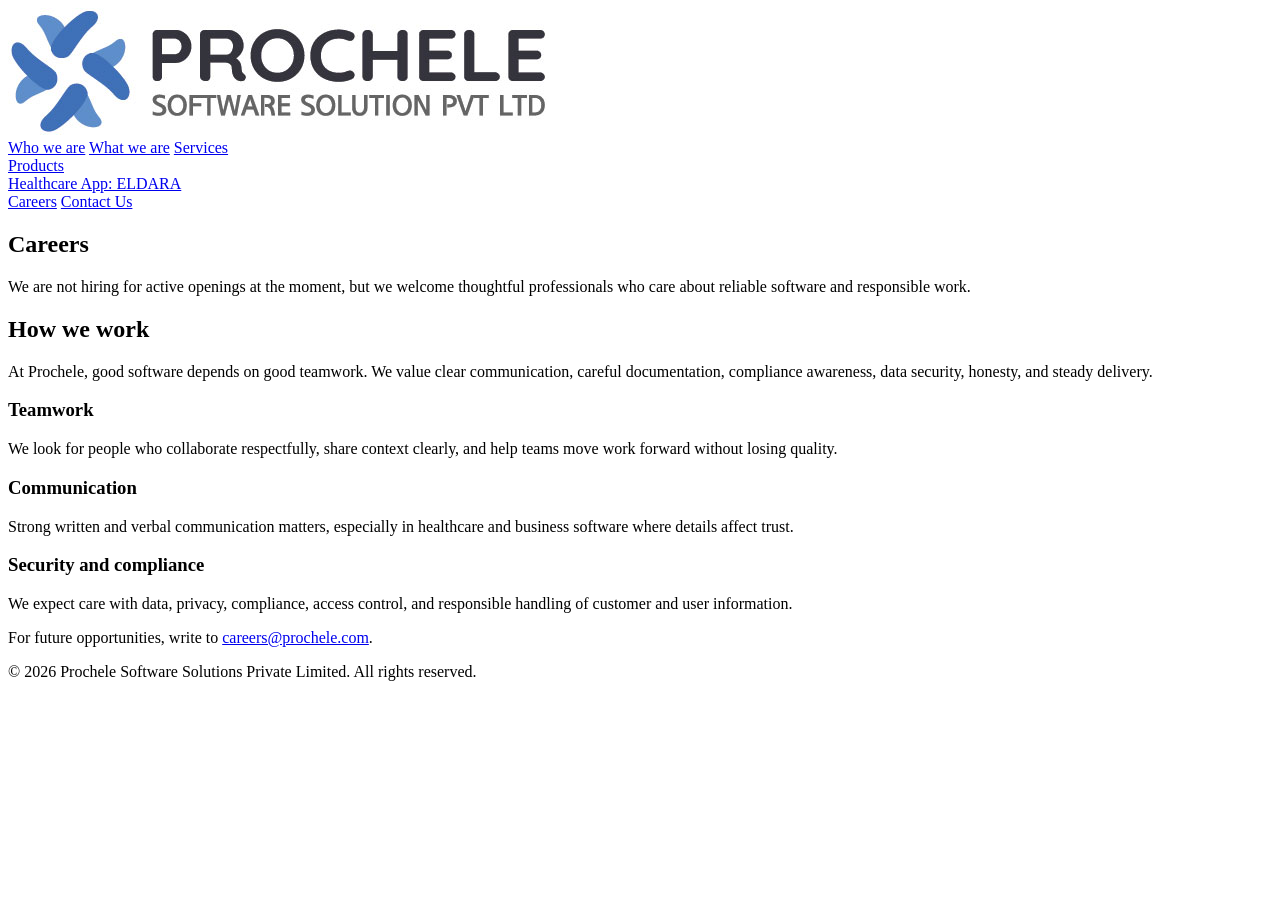
==== careers.html @ 010a668c "Add files via upload Products, Services, Who we are, What we are, Careers, and contact pages added" ====
<!DOCTYPE html>
<html lang="en">
<head>
  <meta charset="UTF-8" />
  <meta name="viewport" content="width=device-width, initial-scale=1.0" />
  <link rel="shortcut icon" href="favicon_io/favicon.ico">
  <link rel="stylesheet" href="assets/site.css" />
  <title>Careers | Prochele</title>
</head>
<body>
  <header class="site-header">
    <a class="logo" href="index.html" aria-label="Prochele home"><img src="assets/Prochele_Logo_Full001.jpg" alt="Prochele Software Solutions" /></a>
    <nav class="nav" aria-label="Main navigation">
      <a href="who-we-are.html">Who we are</a>
      <a href="what-we-are.html">What we are</a>
      <a href="services.html">Services</a>
      <div class="nav-item"><a class="nav-label" href="products-eldara.html">Products</a><div class="submenu"><a href="products-eldara.html">Healthcare App: ELDARA</a></div></div>
      <a href="careers.html">Careers</a>
      <a href="contact.html">Contact Us</a>
    </nav>
  </header>

  <main>
    <section class="page-hero">
      <h1>Careers</h1>
      <p>We are not hiring for active openings at the moment, but we welcome thoughtful professionals who care about reliable software and responsible work.</p>
    </section>

    <section class="content">
      <h2 class="section-title">How we work</h2>
      <p class="lede">At Prochele, good software depends on good teamwork. We value clear communication, careful documentation, compliance awareness, data security, honesty, and steady delivery.</p>
      <div class="grid">
        <article class="card">
          <h3>Teamwork</h3>
          <p>We look for people who collaborate respectfully, share context clearly, and help teams move work forward without losing quality.</p>
        </article>
        <article class="card">
          <h3>Communication</h3>
          <p>Strong written and verbal communication matters, especially in healthcare and business software where details affect trust.</p>
        </article>
        <article class="card">
          <h3>Security and compliance</h3>
          <p>We expect care with data, privacy, compliance, access control, and responsible handling of customer and user information.</p>
        </article>
      </div>
      <p class="lede">For future opportunities, write to <a href="mailto:careers@prochele.com">careers@prochele.com</a>.</p>
    </section>
  </main>

  <footer class="site-footer">
    <p>&copy; 2026 Prochele Software Solutions Private Limited. All rights reserved.</p>
  </footer>
</body>
</html>
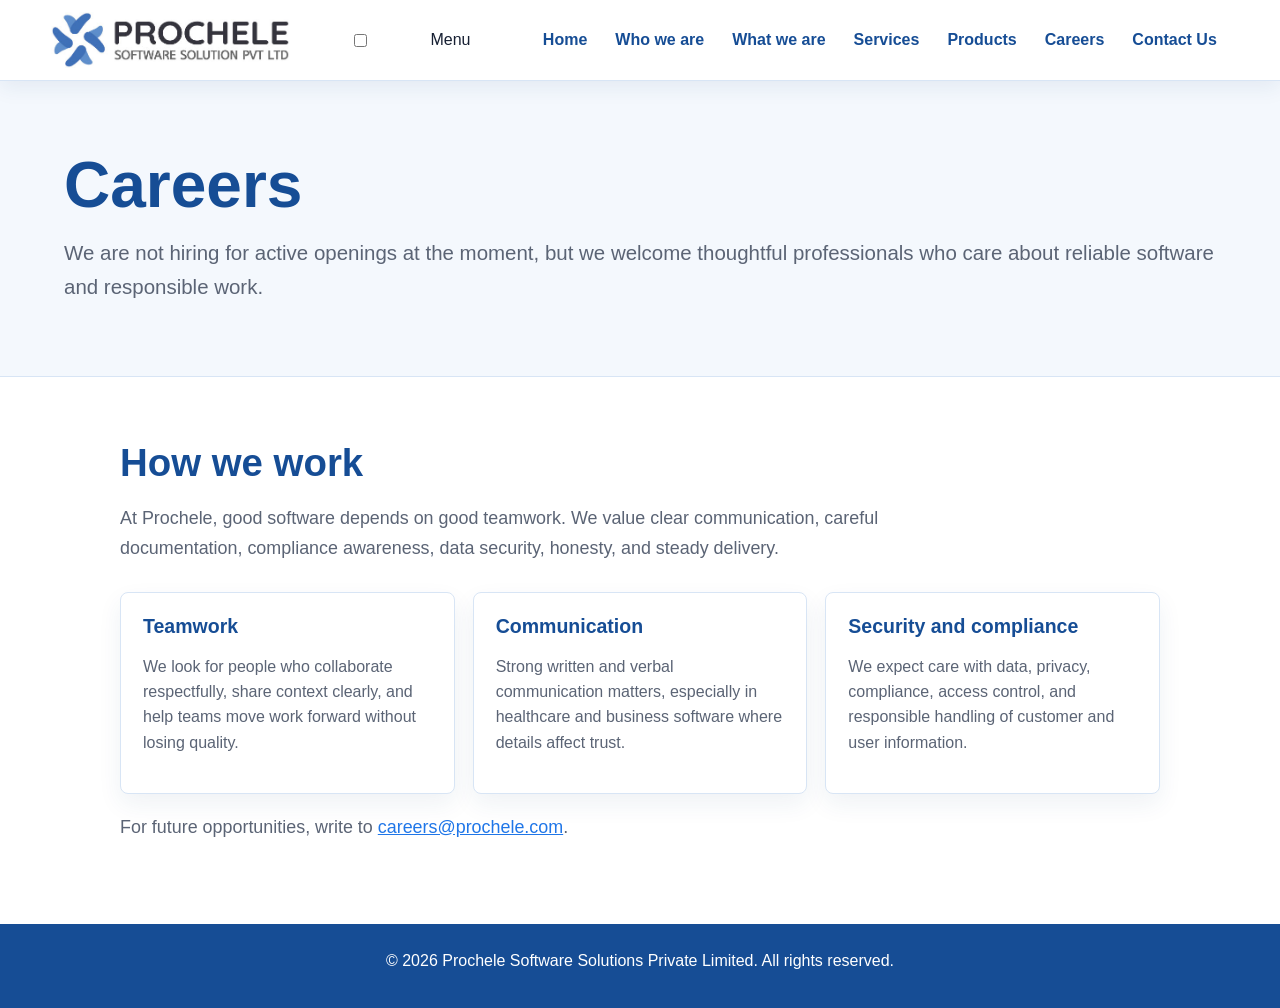
==== commit dc1c981d: "compatibility updated compatibility updated" ====
--- a/careers.html
+++ b/careers.html
@@ -10,7 +10,10 @@
 <body>
   <header class="site-header">
     <a class="logo" href="index.html" aria-label="Prochele home"><img src="assets/Prochele_Logo_Full001.jpg" alt="Prochele Software Solutions" /></a>
+    <input class="nav-toggle" type="checkbox" id="nav-toggle" aria-label="Toggle navigation" />
+    <label class="menu-toggle" for="nav-toggle">Menu</label>
     <nav class="nav" aria-label="Main navigation">
+      <a href="index.html">Home</a>
       <a href="who-we-are.html">Who we are</a>
       <a href="what-we-are.html">What we are</a>
       <a href="services.html">Services</a>
--- a/assets/site.css
+++ b/assets/site.css
@@ -0,0 +1,402 @@
+:root {
+  --brand-blue: #1f76e8;
+  --brand-blue-dark: #164d95;
+  --ink: #172033;
+  --muted: #5b6475;
+  --line: #d8e5f5;
+  --soft: #f4f8fd;
+  --white: #ffffff;
+  --accent: #13a678;
+}
+
+* {
+  box-sizing: border-box;
+}
+
+html {
+  scroll-behavior: smooth;
+}
+
+body {
+  margin: 0;
+  font-family: "Segoe UI", Arial, sans-serif;
+  color: var(--ink);
+  background: var(--white);
+}
+
+img {
+  display: block;
+  max-width: 100%;
+}
+
+a {
+  color: var(--brand-blue);
+}
+
+.site-header {
+  position: sticky;
+  top: 0;
+  z-index: 20;
+  display: flex;
+  align-items: center;
+  justify-content: space-between;
+  gap: 24px;
+  padding: 12px clamp(18px, 4vw, 56px);
+  background: rgba(255, 255, 255, 0.96);
+  border-bottom: 1px solid var(--line);
+  box-shadow: 0 6px 20px rgba(31, 68, 117, 0.08);
+}
+
+.logo {
+  flex: 0 0 auto;
+}
+
+.logo img {
+  height: 56px;
+  width: auto;
+}
+
+.nav {
+  display: flex;
+  align-items: center;
+  justify-content: flex-end;
+  gap: 4px;
+  flex-wrap: wrap;
+}
+
+.nav a,
+.nav-label {
+  display: inline-flex;
+  align-items: center;
+  min-height: 40px;
+  padding: 0 12px;
+  color: var(--brand-blue-dark);
+  text-decoration: none;
+  font-weight: 700;
+  border-radius: 6px;
+}
+
+.nav a:hover,
+.nav-label:hover {
+  background: var(--soft);
+}
+
+.nav-item {
+  position: relative;
+}
+
+.submenu {
+  position: absolute;
+  top: 100%;
+  left: 0;
+  min-width: 220px;
+  padding: 8px;
+  background: var(--white);
+  border: 1px solid var(--line);
+  border-radius: 8px;
+  box-shadow: 0 14px 30px rgba(31, 68, 117, 0.16);
+  opacity: 0;
+  pointer-events: none;
+  transform: translateY(6px);
+  transition: opacity 160ms ease, transform 160ms ease;
+}
+
+.nav-item:hover .submenu,
+.nav-item:focus-within .submenu {
+  opacity: 1;
+  pointer-events: auto;
+  transform: translateY(0);
+}
+
+.submenu a {
+  display: flex;
+  width: 100%;
+  justify-content: flex-start;
+}
+
+.hero {
+  display: grid;
+  grid-template-columns: minmax(0, 0.95fr) minmax(300px, 1.05fr);
+  align-items: center;
+  gap: clamp(28px, 5vw, 64px);
+  padding: clamp(44px, 7vw, 88px) clamp(20px, 5vw, 72px);
+  background: linear-gradient(135deg, #eef7ff 0%, #ffffff 52%, #eaf8f3 100%);
+}
+
+.hero h1,
+.page-hero h1 {
+  margin: 0;
+  color: var(--brand-blue-dark);
+  font-size: clamp(2.1rem, 5vw, 4.8rem);
+  line-height: 1.02;
+  letter-spacing: 0;
+}
+
+.hero p,
+.page-hero p {
+  margin: 18px 0 0;
+  color: var(--muted);
+  font-size: clamp(1.05rem, 2vw, 1.28rem);
+  line-height: 1.65;
+}
+
+.hero-actions {
+  display: flex;
+  flex-wrap: wrap;
+  gap: 12px;
+  margin-top: 28px;
+}
+
+.button {
+  display: inline-flex;
+  align-items: center;
+  justify-content: center;
+  min-height: 44px;
+  padding: 0 18px;
+  border-radius: 6px;
+  border: 1px solid var(--brand-blue);
+  background: var(--brand-blue);
+  color: var(--white);
+  text-decoration: none;
+  font-weight: 800;
+}
+
+.button.secondary {
+  background: var(--white);
+  color: var(--brand-blue-dark);
+}
+
+.hero-media,
+.product-banner {
+  border-radius: 8px;
+  overflow: hidden;
+  box-shadow: 0 24px 56px rgba(31, 68, 117, 0.2);
+}
+
+.page-hero {
+  padding: clamp(42px, 7vw, 72px) clamp(20px, 5vw, 72px);
+  background: var(--soft);
+  border-bottom: 1px solid var(--line);
+}
+
+.content {
+  max-width: 1120px;
+  margin: 0 auto;
+  padding: clamp(32px, 5vw, 64px) clamp(20px, 4vw, 40px);
+}
+
+.section-title {
+  margin: 0 0 18px;
+  color: var(--brand-blue-dark);
+  font-size: clamp(1.8rem, 3vw, 2.6rem);
+  letter-spacing: 0;
+}
+
+.lede {
+  max-width: 820px;
+  color: var(--muted);
+  font-size: 1.12rem;
+  line-height: 1.7;
+}
+
+.grid {
+  display: grid;
+  grid-template-columns: repeat(3, minmax(0, 1fr));
+  gap: 18px;
+  margin-top: 28px;
+}
+
+.grid.two {
+  grid-template-columns: repeat(2, minmax(0, 1fr));
+}
+
+.card {
+  padding: 22px;
+  border: 1px solid var(--line);
+  border-radius: 8px;
+  background: var(--white);
+  box-shadow: 0 10px 24px rgba(31, 68, 117, 0.07);
+}
+
+.card h3 {
+  margin: 0 0 10px;
+  color: var(--brand-blue-dark);
+  font-size: 1.22rem;
+}
+
+.card p,
+.card li {
+  color: var(--muted);
+  line-height: 1.58;
+}
+
+.card ul {
+  margin: 12px 0 0;
+  padding-left: 20px;
+}
+
+.profile {
+  display: grid;
+  grid-template-columns: 280px minmax(0, 1fr);
+  gap: 30px;
+  align-items: center;
+  margin-top: 30px;
+}
+
+.profile img {
+  width: 280px;
+  aspect-ratio: 1 / 1.12;
+  object-fit: cover;
+  border-radius: 8px;
+  border: 1px solid var(--line);
+  background: var(--soft);
+}
+
+.band {
+  max-width: none;
+  background: var(--soft);
+  border-top: 1px solid var(--line);
+  border-bottom: 1px solid var(--line);
+}
+
+.band > * {
+  max-width: 1120px;
+  margin-left: auto;
+  margin-right: auto;
+}
+
+.product-banner {
+  border: 1px solid var(--line);
+}
+
+.feature-strip {
+  display: flex;
+  flex-wrap: wrap;
+  gap: 10px;
+  margin-top: 20px;
+}
+
+.pill {
+  display: inline-flex;
+  align-items: center;
+  min-height: 34px;
+  padding: 0 12px;
+  border: 1px solid #b8d4f5;
+  border-radius: 999px;
+  color: var(--brand-blue-dark);
+  background: #f6fbff;
+  font-weight: 700;
+}
+
+.screenshots {
+  display: grid;
+  grid-template-columns: repeat(3, minmax(0, 1fr));
+  gap: 20px;
+  margin-top: 28px;
+}
+
+.phone-shot {
+  margin: 0;
+}
+
+.phone-shot img {
+  width: 100%;
+  aspect-ratio: 9 / 18;
+  object-fit: cover;
+  object-position: top;
+  border-radius: 8px;
+  border: 1px solid var(--line);
+  box-shadow: 0 16px 34px rgba(31, 68, 117, 0.14);
+}
+
+.phone-shot figcaption {
+  margin-top: 10px;
+  color: var(--muted);
+  font-size: 0.95rem;
+  line-height: 1.45;
+}
+
+.contact-lines {
+  display: grid;
+  gap: 10px;
+  margin-top: 20px;
+  color: var(--muted);
+  line-height: 1.6;
+}
+
+.site-footer {
+  padding: 28px 20px;
+  text-align: center;
+  color: var(--white);
+  background: var(--brand-blue-dark);
+}
+
+.site-footer a {
+  color: var(--white);
+  text-decoration: none;
+}
+
+.site-footer p {
+  margin: 0 0 10px;
+}
+
+@media (max-width: 920px) {
+  .site-header {
+    align-items: flex-start;
+    flex-direction: column;
+  }
+
+  .nav {
+    justify-content: flex-start;
+  }
+
+  .submenu {
+    position: static;
+    display: flex;
+    opacity: 1;
+    pointer-events: auto;
+    transform: none;
+    box-shadow: none;
+    border: 0;
+    padding: 0;
+    min-width: 0;
+    background: transparent;
+  }
+
+  .hero,
+  .profile,
+  .grid.two {
+    grid-template-columns: 1fr;
+  }
+
+  .grid,
+  .screenshots {
+    grid-template-columns: repeat(2, minmax(0, 1fr));
+  }
+}
+
+@media (max-width: 620px) {
+  .logo img {
+    height: 48px;
+  }
+
+  .nav a,
+  .nav-label {
+    min-height: 36px;
+    padding: 0 9px;
+    font-size: 0.94rem;
+  }
+
+  .hero {
+    grid-template-columns: 1fr;
+  }
+
+  .grid,
+  .screenshots {
+    grid-template-columns: 1fr;
+  }
+
+  .profile img {
+    width: min(100%, 280px);
+  }
+}
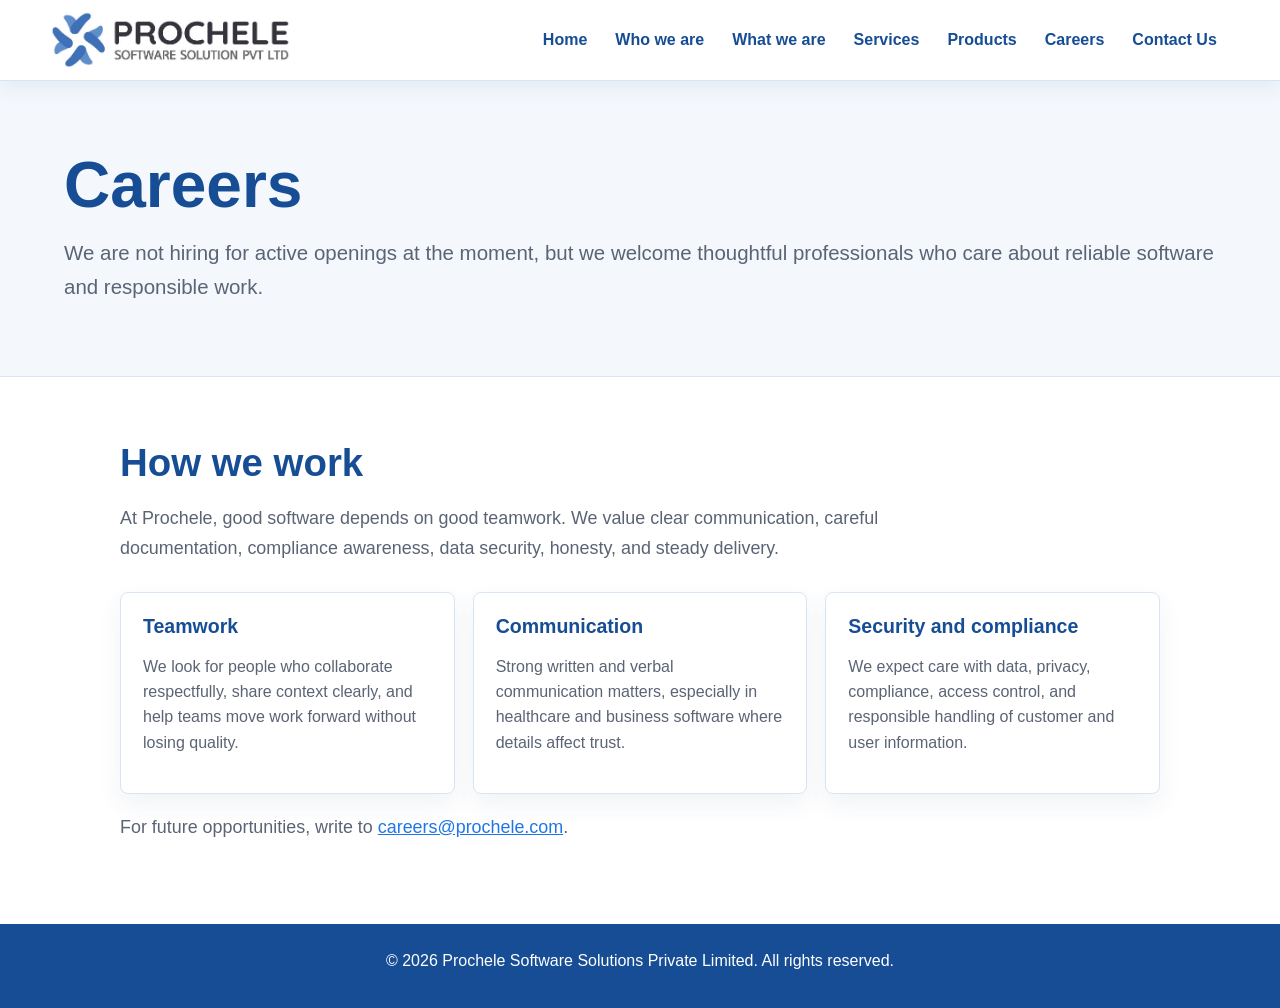
==== commit 5b4e79cf: "Google Analytics added Google Analytics added" ====
--- a/careers.html
+++ b/careers.html
@@ -1,6 +1,14 @@
 <!DOCTYPE html>
 <html lang="en">
 <head>
+  <!-- Google tag (gtag.js) -->
+  <script async src="https://www.googletagmanager.com/gtag/js?id=G-BGXDF2LKKX"></script>
+  <script>
+    window.dataLayer = window.dataLayer || [];
+    function gtag(){dataLayer.push(arguments);}
+    gtag('js', new Date());
+    gtag('config', 'G-BGXDF2LKKX');
+  </script>
   <meta charset="UTF-8" />
   <meta name="viewport" content="width=device-width, initial-scale=1.0" />
   <link rel="shortcut icon" href="favicon_io/favicon.ico">
--- a/assets/site.css
+++ b/assets/site.css
@@ -56,6 +56,28 @@
   width: auto;
 }
 
+.nav-toggle {
+  position: absolute;
+  inline-size: 1px;
+  block-size: 1px;
+  opacity: 0;
+  pointer-events: none;
+}
+
+.menu-toggle {
+  display: none;
+  align-items: center;
+  justify-content: center;
+  min-height: 40px;
+  padding: 0 14px;
+  border: 1px solid var(--line);
+  border-radius: 6px;
+  color: var(--brand-blue-dark);
+  background: var(--white);
+  font-weight: 800;
+  cursor: pointer;
+}
+
 .nav {
   display: flex;
   align-items: center;
@@ -342,17 +364,43 @@
 
 @media (max-width: 920px) {
   .site-header {
-    align-items: flex-start;
-    flex-direction: column;
+    display: grid;
+    grid-template-columns: minmax(0, 1fr) auto;
+    align-items: center;
+    gap: 12px;
+    padding: 12px 18px;
+  }
+
+  .menu-toggle {
+    display: inline-flex;
   }
 
   .nav {
+    grid-column: 1 / -1;
+    display: none;
+    width: 100%;
+    padding-top: 10px;
+    border-top: 1px solid var(--line);
+    justify-content: stretch;
+    grid-template-columns: 1fr;
+    gap: 6px;
+  }
+
+  .nav-toggle:checked ~ .nav {
+    display: grid;
+  }
+
+  .nav a,
+  .nav-label {
+    width: 100%;
+    min-height: 42px;
+    padding: 0 10px;
     justify-content: flex-start;
   }
 
   .submenu {
     position: static;
-    display: flex;
+    display: grid;
     opacity: 1;
     pointer-events: auto;
     transform: none;
@@ -363,6 +411,11 @@
     background: transparent;
   }
 
+  .submenu a {
+    padding-left: 22px;
+    color: var(--muted);
+  }
+
   .hero,
   .profile,
   .grid.two {
